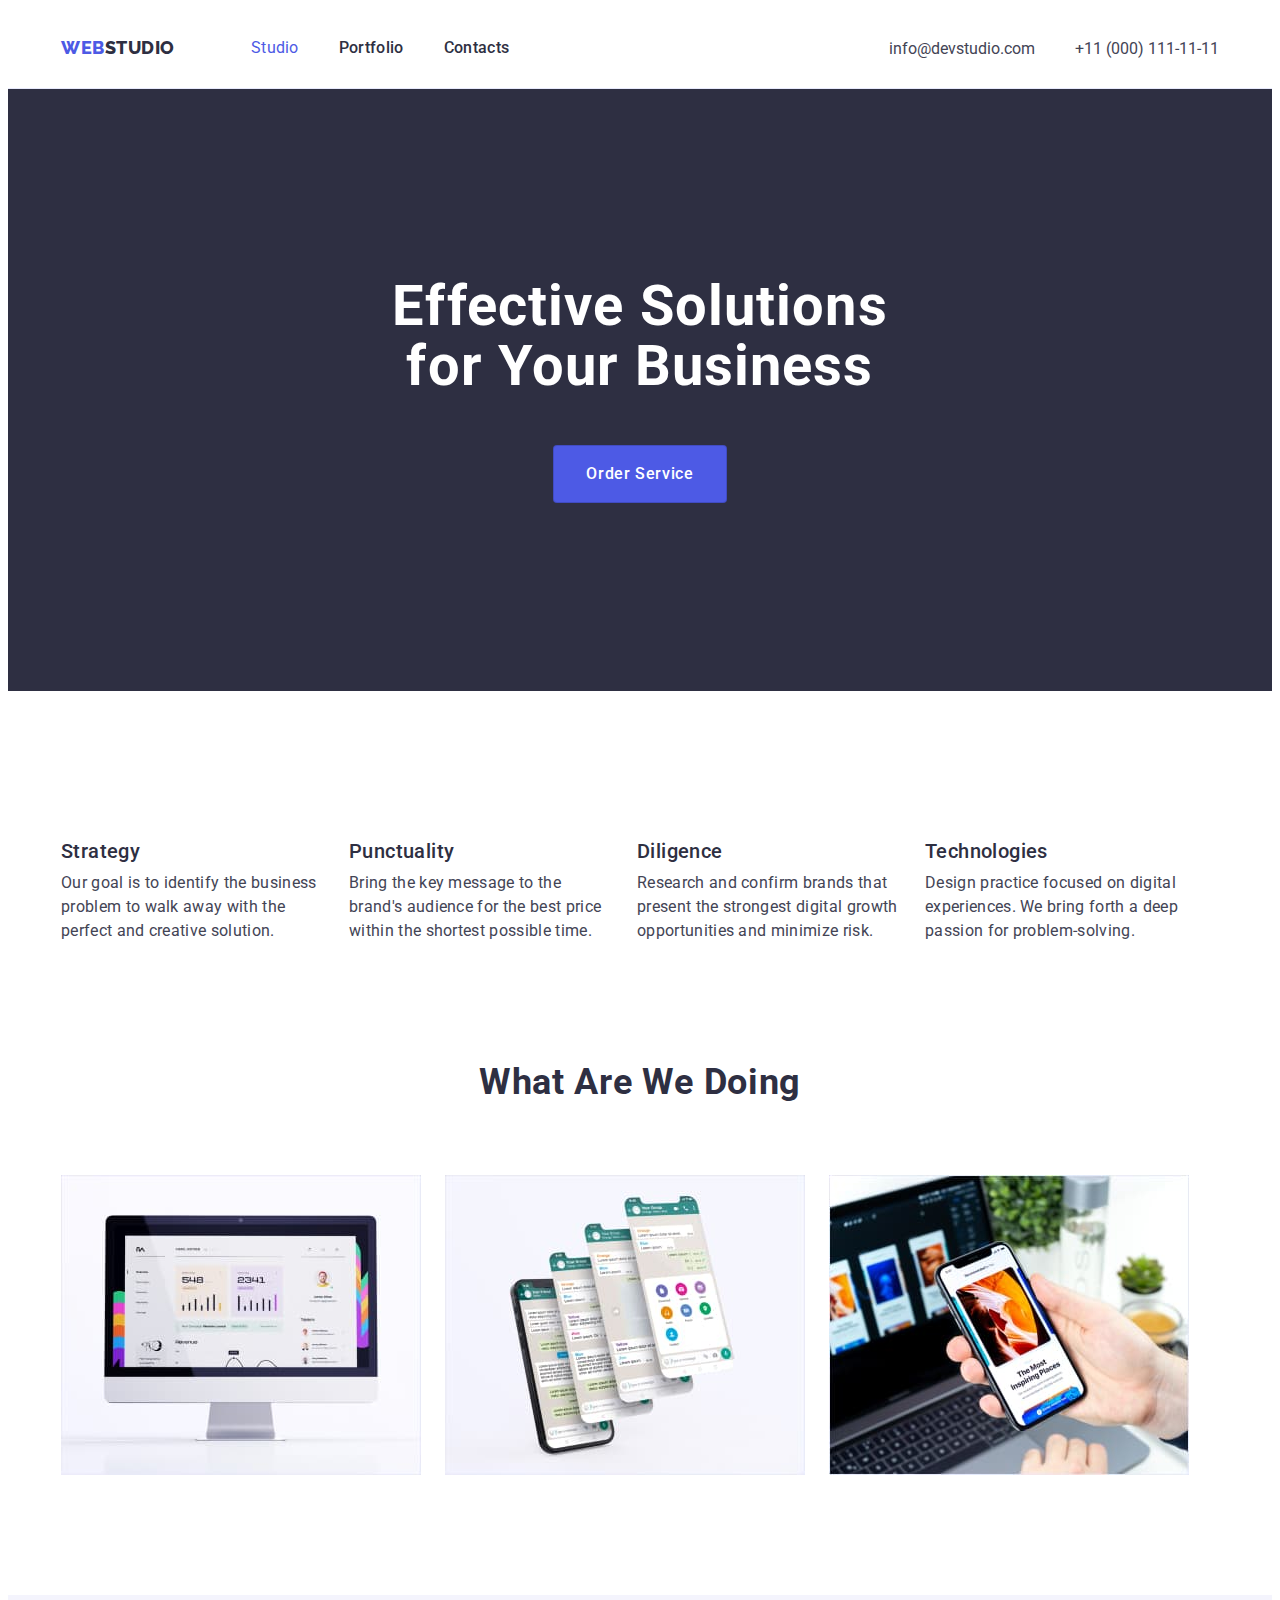
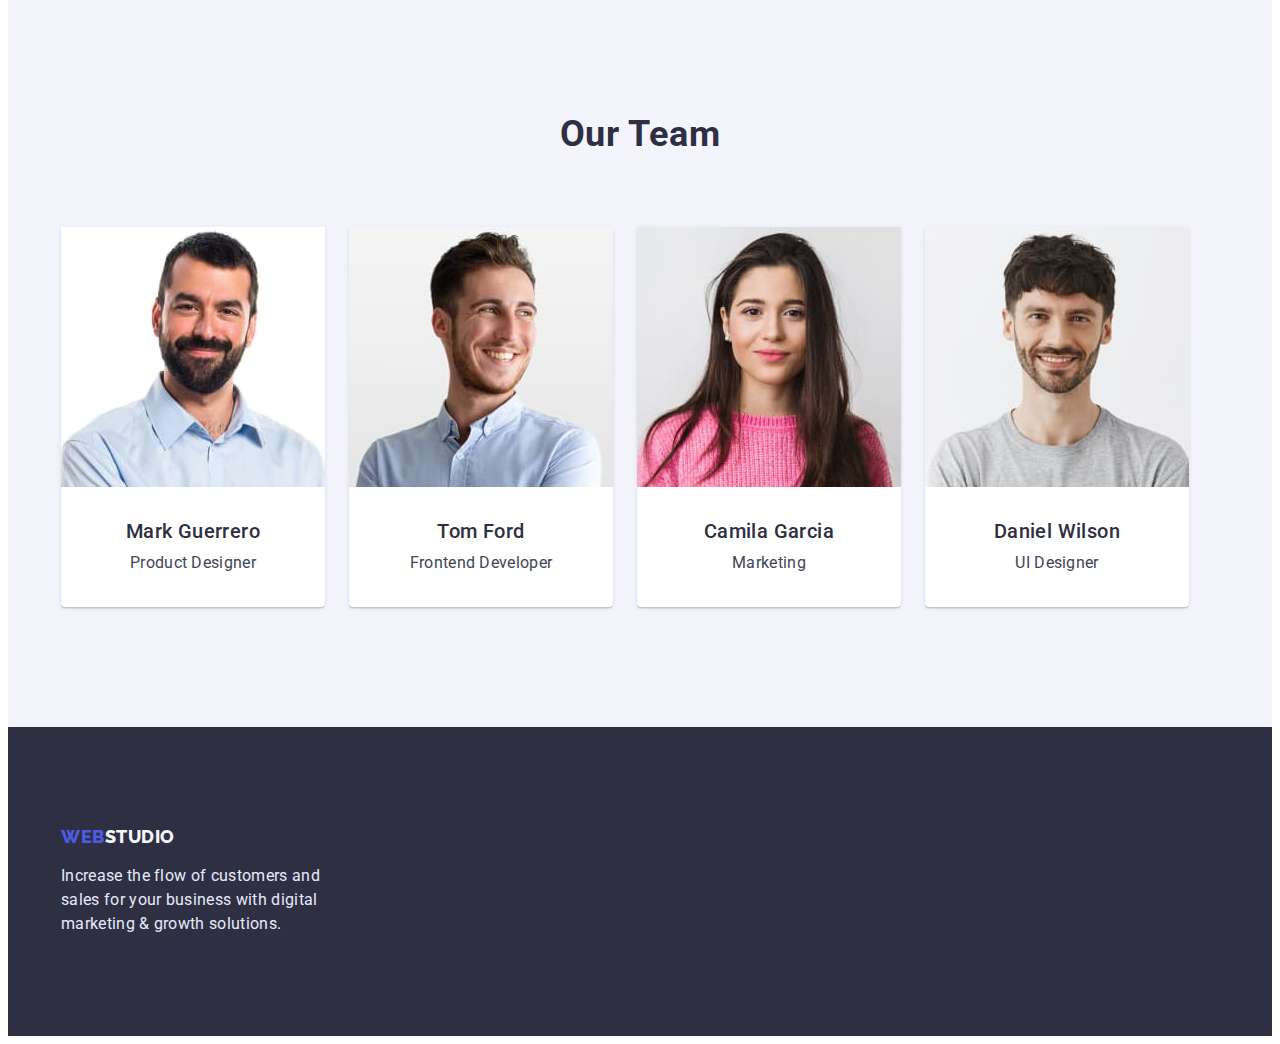
==== index.html @ d43c3594 "Initial commit" ====
<!DOCTYPE html>
<html lang="en">

<head>
    <meta charset="UTF-8">
    <meta http-equiv="X-UA-Compatible" content="IE=edge">
    <meta name="viewport" content="width=device-width, initial-scale=1.0">
    <title>Web Studio</title>
    <link rel="preconnect" href="https://fonts.googleapis.com">
    <link rel="preconnect" href="https://fonts.gstatic.com" crossorigin>
    <link
        href="https://fonts.googleapis.com/css2?family=Raleway:wght@800&family=Roboto:wght@400;500;700;900&display=swap"
        rel="stylesheet">
    <link rel="stylesheet" href="https://cdnjs.cloudflare.com/ajax/libs/modern-normalize/1.1.0/modern-normalize.min.css"
        integrity="sha512-wpPYUAdjBVSE4KJnH1VR1HeZfpl1ub8YT/NKx4PuQ5NmX2tKuGu6U/JRp5y+Y8XG2tV+wKQpNHVUX03MfMFn9Q=="
        crossorigin="anonymous" referrerpolicy="no-referrer" />
    <link rel="stylesheet" href="./css/styles.css" />
</head>

<header class="header">
    <div class="container">
        <div class="header-container">
            <nav class="header-navigation">
                <a class="logo" href="./index.html">Web<span class="logo-two">Studio</span></a>
                <ul class="headerlist">
                    <li><a class="current" class="header-link" href="">Studio</a> </li>
                    <li><a class="header-link" href="./portfolio.html">Portfolio</a> </li>
                    <li><a class="header-link" href="">Contacts</a> </li>
                </ul>
            </nav>
            <address>
                <ul class="headerlist-address">
                    <li><a class="addresslink" href="mailto:info@devstudio.com">info@devstudio.com</a></li>
                    <li><a class="addresslink" href="tel:+110001111111">+11 (000) 111-11-11</a></li>
                </ul>
            </address>
        </div>
    </div>
</header>
<main>
    <section class="section-general">
        <div class="container">
            <h1 class="section-general-title">Effective Solutions for Your Business</h1>
            <button class="section-general-button" type="button">Order Service</button>
        </div>
    </section>
    <section class="section-hidden">
        <div class="container">
            <h2 class="hidden-title">Characteristic</h2>
            <ul class="list-characteristic">
                <li class="item-characteristic">
                    <h3 class="title-characteristic">Strategy</h3>
                    <p class="subtitle-characteristic">Our goal is to identify the business problem to walk away
                        with the
                        perfect and creative solution.</p>
                </li>
                <li class="item-characteristic">
                    <h3 class="title-characteristic">Punctuality</h3>
                    <p class="subtitle-characteristic">Bring the key message to the brand's audience for the best
                        price
                        within the shortest
                        possible time.</p>
                </li>
                <li class="item-characteristic">
                    <h3 class="title-characteristic">Diligence</h3>
                    <p class="subtitle-characteristic">Research and confirm brands that present the strongest
                        digital growth
                        opportunities and minimize
                        risk.
                    </p>
                </li>
                <li class="item-characteristic">
                    <h3 class="title-characteristic">Technologies</h3>
                    <p class="subtitle-characteristic">Design practice focused on digital experiences. We bring
                        forth a deep
                        passion for problem-solving.
                    </p>
                </li>
            </ul>
        </div>
    </section>
    <section class="section-project">
        <div class="container">
            <h2 class="title-project">What are we doing</h2>
            <ul class="list-project">
                <li>
                    <img src="./images/computer.jpg" alt="computer" width="360">
                </li>
                <li>
                    <img src="./images/screen.jpg" alt="screens" width="360">
                </li>
                <li>
                    <img src="./images/telephone.jpg" alt="telephone" width="360">
                </li>
            </ul>
        </div>
    </section>
    <section class="section-team">
        <div class="container">
            <h2 class="title-team">Our Team</h2>
            <ul class="list-team">
                <li class="list-team-iteam">
                    <img src="./images/mark.jpg" alt="Mark Guerrero" width="264">
                    <div class="items-team">
                        <h3 class="title-team-list">Mark Guerrero</h3>
                        <p class="subtitle-team">Product Designer</p>
                    </div>
                </li>
                <li class="list-team-iteam">
                    <img src="./images/tom.jpg" alt="Tom Ford" width="264">
                    <div class="items-team">
                        <h3 class="title-team-list">Tom Ford</h3>
                        <p class="subtitle-team">Frontend Developer</p>
                    </div>
                </li>
                <li class="list-team-iteam">
                    <img src="./images/camila.jpg" alt="Camila Garcia" width="264">
                    <div class="items-team">
                        <h3 class="title-team-list">Camila Garcia</h3>
                        <p class="subtitle-team">Marketing</p>
                    </div>
                </li>
                <li class="list-team-iteam">
                    <img src="./images/daniel.jpg" alt="Daniel Wilson" width="264">
                    <div class="items-team">
                        <h3 class="title-team-list">Daniel Wilson</h3>
                        <p class="subtitle-team">UI Designer</p>
                    </div>
                </li>
            </ul>
        </div>
    </section>
</main>
<footer class="footer-page">
    <div class="container">
        <a class="footer-link" href="./index.html"><span class="footer-link-logo">Web</span>Studio</a>
        <p class="footer-subtitle">Increase the flow of customers and sales for your business with digital marketing
            & growth solutions.</p>
    </div>
</footer>

</html>
---- css/styles.css ----
:root {
    --color-page: #ffffff;
    --color-page-secondary: #F4F4FD;
    --color-page-text: #2E2F42;
    --color-logo: #4D5AE5;
    --color-text: #434455;
    --color-footer: #E7E9FC;
    --color-button-portfolio: #404BBF;
    --card-set-gap: 24px;
}

body {
    font-family: 'Roboto', sans-serif;
    background-color: var(--color-page);
    color:var(--color-page-text);
}

p,
h1,
h2,
h3,
h4,
h5,
h6,
ul {
    margin: 0;
    padding: 0;
}

img {
    display: block;
    max-width: 100%;
    height: auto;
}

ul {
    margin: 0;
    padding: 0;
}

.container {
    width: 100%;
    max-width: 1158px;
    margin: 0 auto;
    padding: 0 15px;
}

.header {
    background-color: var(--color-page);
    border-bottom-width: 1px;
    border-bottom-color: var(--color-footer);
    border-bottom-style: solid;
}

.header-container {
    display: flex;
    align-items: center;
}

.header-navigation {
    display: flex;
    align-items: center;
    flex-grow: 1;
}

.logo {
    color: var(--color-logo);
    text-transform: uppercase;
    font-family: Raleway;
    text-decoration: none;
    line-height: 1.333;
    font-size: 18px;
    font-weight: 800;
    letter-spacing: 0.03em;
}

.logo-two {
    color: var(--color-page-text);
    text-transform: uppercase;
    font-family: Raleway;
    text-decoration: none;
    line-height: 1.333;
    font-size: 18px;
    font-weight: 800;
    letter-spacing: 0.03em;
}

.headerlist {
    list-style-type: none;
    display: flex;
    gap: 40px;
    margin-left: 76px;
}

.headerlist-address {
    list-style-type: none;
    display: flex;
    gap: 40px;
}

.current {
color: var(--color-logo);
text-decoration: none;
list-style-type: none;
line-height: 1.5;
font-size: 16px;
letter-spacing: 0.02em;
padding: 28px 0;
display: block;
}

.header-link {
    text-decoration: none;
    list-style-type: none;
    color: var(--color-page-text);
    line-height: 1.5;
    font-size: 16px;
    letter-spacing: 0.02em;
    padding: 28px 0;
    display: block;
    font-weight: 500;
}

.header-link:hover,
.header-link:focus {
    color:var(--color-button-portfolio);
}


.addresslink {
    font-style: normal;
    text-decoration: none;
    color: var(--color-text);
    padding: 24px 0;
}

.addresslink:hover,
.addresslink:focus {
    color: var(--color-logo);
}

.section-general {
    background-color: var(--color-page-text);
    padding: 188px 0;
    text-align: center;
}

.section-general-title {
    color: var(--color-page);
    font-size: 56px;
    line-height: 1.07;
    text-align: center;
    letter-spacing: 0.02em;
    margin: 0 auto;
    max-width: 496px;
}

.section-general-button {
    background-color: var(--color-logo);
    color: var(--color-page);
    border: 1px solid rgba(0,0,0,0.15);
    border-radius: 4px;
    font-family: Roboto;
    font-weight: 500;
    font-size: 16px;
    line-height: 1.5;
    cursor: pointer;
    letter-spacing: 0.04em;
    padding: 16px 32px 16px 32px;
    max-height: 510px;
    margin-top: 48px;
}

.section-general-button:hover,
.section-general-button:focus {
    background-color: var(--color-button-portfolio);
}

.hidden-title {
    visibility: hidden;
}

.section-hidden {
    padding: 120px 0;
}

.list-characteristic {
    list-style-type: none;
    display: flex;
    gap: 24px;
}

.item-characteristic {
    width: calc((1128px - 3 * 24px)/ 4);
}

.title-characteristic {
    color: var(--color-page-text);
    font-size: 20px;
    font-weight: 500;
    line-height: 1.2;
    letter-spacing: 0.02em;
    margin-bottom: 8px;
}

.subtitle-characteristic {
    color: var(--color-text);
    font-size: 16px;
    line-height: 1.5;
    letter-spacing: 0.02em;
}

.section-project {
    padding-bottom: 120px;
}

.title-project {
    margin-bottom: 72px;
    text-transform: capitalize;
    color: var(--color-page-text);
    font-size: 36px;
    font-weight: 700;
    line-height: 1.11;
    text-align: center;
    letter-spacing: 0.02em;
}

.list-project {
    list-style-type: none;
    display: flex;
    gap: 24px;
}

.section-team {
    background-color: var(--color-page-secondary);
    padding: 120px 0;
}

.title-team {
    color:var(--color-page-text);
    font-size: 36px;
    font-weight: 700;
    line-height: 1.11;
    text-align: center;
    letter-spacing: 0.02em;
    margin-bottom: 72px;
}

.list-team {
    list-style-type: none;
    display: flex;
    gap: 24px;
}

.list-team-iteam {
    background-color: var(--color-page);
    border-bottom-left-radius: 4px;
    border-bottom-right-radius: 4px;
    box-shadow: 0px 2px 1px 0px rgba(46, 47, 66, 0.08),
    0px 1px 1px 0px rgba(46, 47, 66, 0.16),
    0px 1px 6px 0px rgba(46, 47, 66, 0.08);
}

.title-team-list {
    font-size: 20px;
    font-weight: 500;
    line-height: 1.2;
    text-align: center;
    color: var(--color-page-text);
    letter-spacing: 0.02em;
    margin-bottom: 8px;
}

.subtitle-team {
    font-size: 16px;
    line-height: 1.5;
    text-align: center;
    color:var(--color-text);
    letter-spacing: 0.02em;
}

.items-team {
    padding: 32px 0;
}

.footer-page {
    background-color: var(--color-page-text);
    padding: 100px 0;
}

.footer-link-logo {
    color:var(--color-logo);
    font-family: Raleway;
    font-weight: 800;
    font-size: 18px;
    line-height: 1.16;
    text-transform: uppercase;
    text-decoration: none;
    letter-spacing: 0.03em;
}

.footer-link {
    color:var(--color-page-secondary);
    font-family: Raleway;
    font-weight: 800;
    font-size: 18px;
    line-height: 1.16;
    text-transform: uppercase;
    text-decoration: none;
    letter-spacing: 0.03em;
}

.footer-subtitle {
    margin-top: 16px;
    color: var(--color-footer);
    font-size: 16px;
    line-height: 1.5;
    letter-spacing: 0.02em;
    width: 264px;
}

/* Portfolio */

.section-main {
    padding-bottom: 120px;
    padding-top: 96px;
}

.list-button {
    list-style-type: none;
    display: flex;
    gap: 24px;
    justify-content: center;
    margin-bottom: 72px;
}

.button-filter {
    background-color: var(--color-page-secondary);
    color: var(--color-logo);
    font-family: Roboto;
    font-size: 16px;
    line-height: 1.5;
    padding: 12px 24px 12px 24px;
    border:  1px solid var(--color-footer);
    letter-spacing: 0.04em;
    text-align: center;
    border-radius: 4px;
}

.button-filter:hover,
.button-filter:focus {
    background-color: var(--color-button-portfolio);
    color:var(--color-page);
    cursor: pointer;
}

.items-app {
    padding: 0;
    margin: 0;
    display: flex;
    flex-wrap: wrap;
    margin-left: calc(-1 * var(--card-set-gap));
    margin-top: calc(-1 * var(--card-set-gap));
}

.items-app > .list-app {
    flex-basis: calc((100% - 3 * var(--card-set-gap)) / 3);
    margin-left: var(--card-set-gap);
    margin-top: var(--card-set-gap);
}

.list-app {
    list-style-type: none;
}

.text-app {
    padding-top: 32px;
    padding-bottom: 32px;
    padding-left: 16px;
    border-left-width: 1px;
    border-left-style: solid;
    border-left-color: var(--color-footer);
    border-bottom-width: 1px;
    border-bottom-style: solid;
    border-bottom-color: var(--color-footer);
    border-right-width: 1px;
    border-right-style: solid;
    border-right-color: var(--color-footer);
}

.title-app {
    font-size: 20px;
    color: var(--color-page-text);
    font-weight: 500;
    line-height: 1.2;
    letter-spacing: 0.02em;
    margin-bottom: 8px;
}

.subtitle-app {
    color: var(--color-text);
    font-size: 16px;
    line-height: 1.5;
    letter-spacing: 0.02em;
}
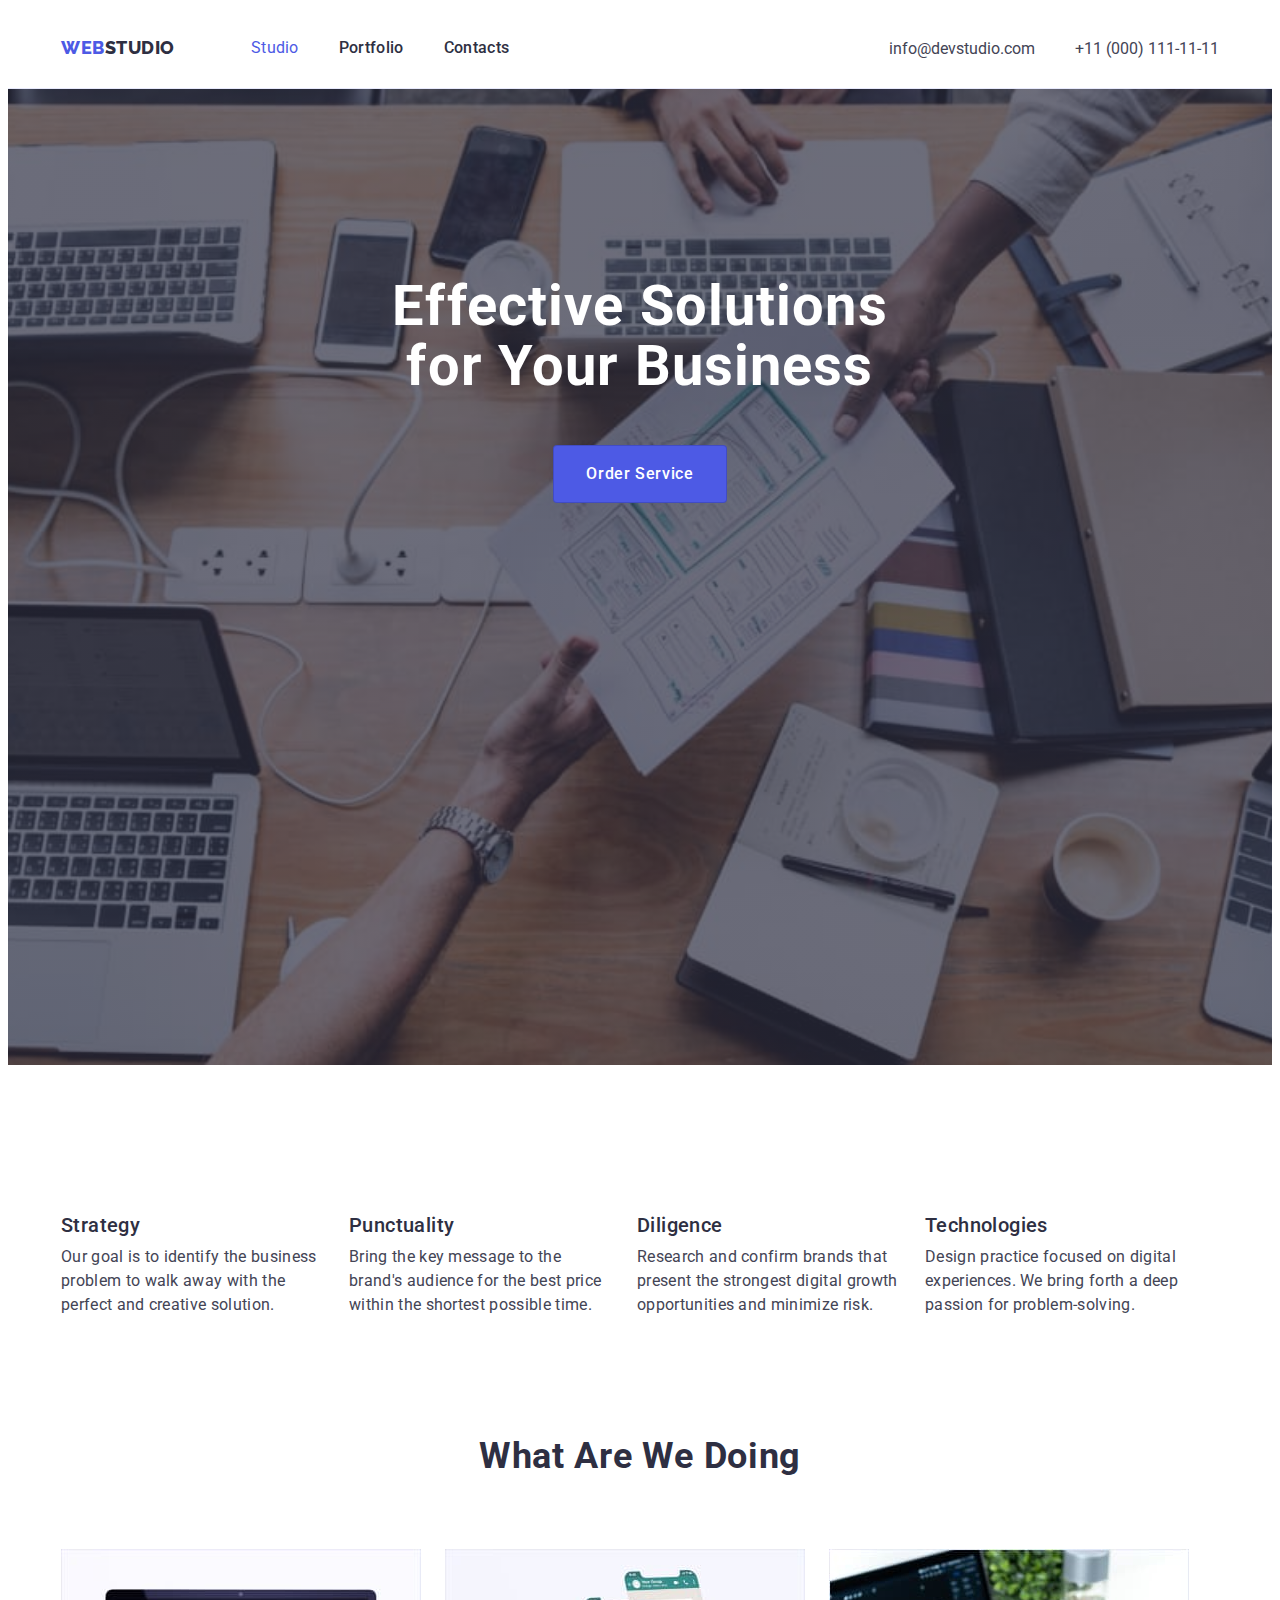
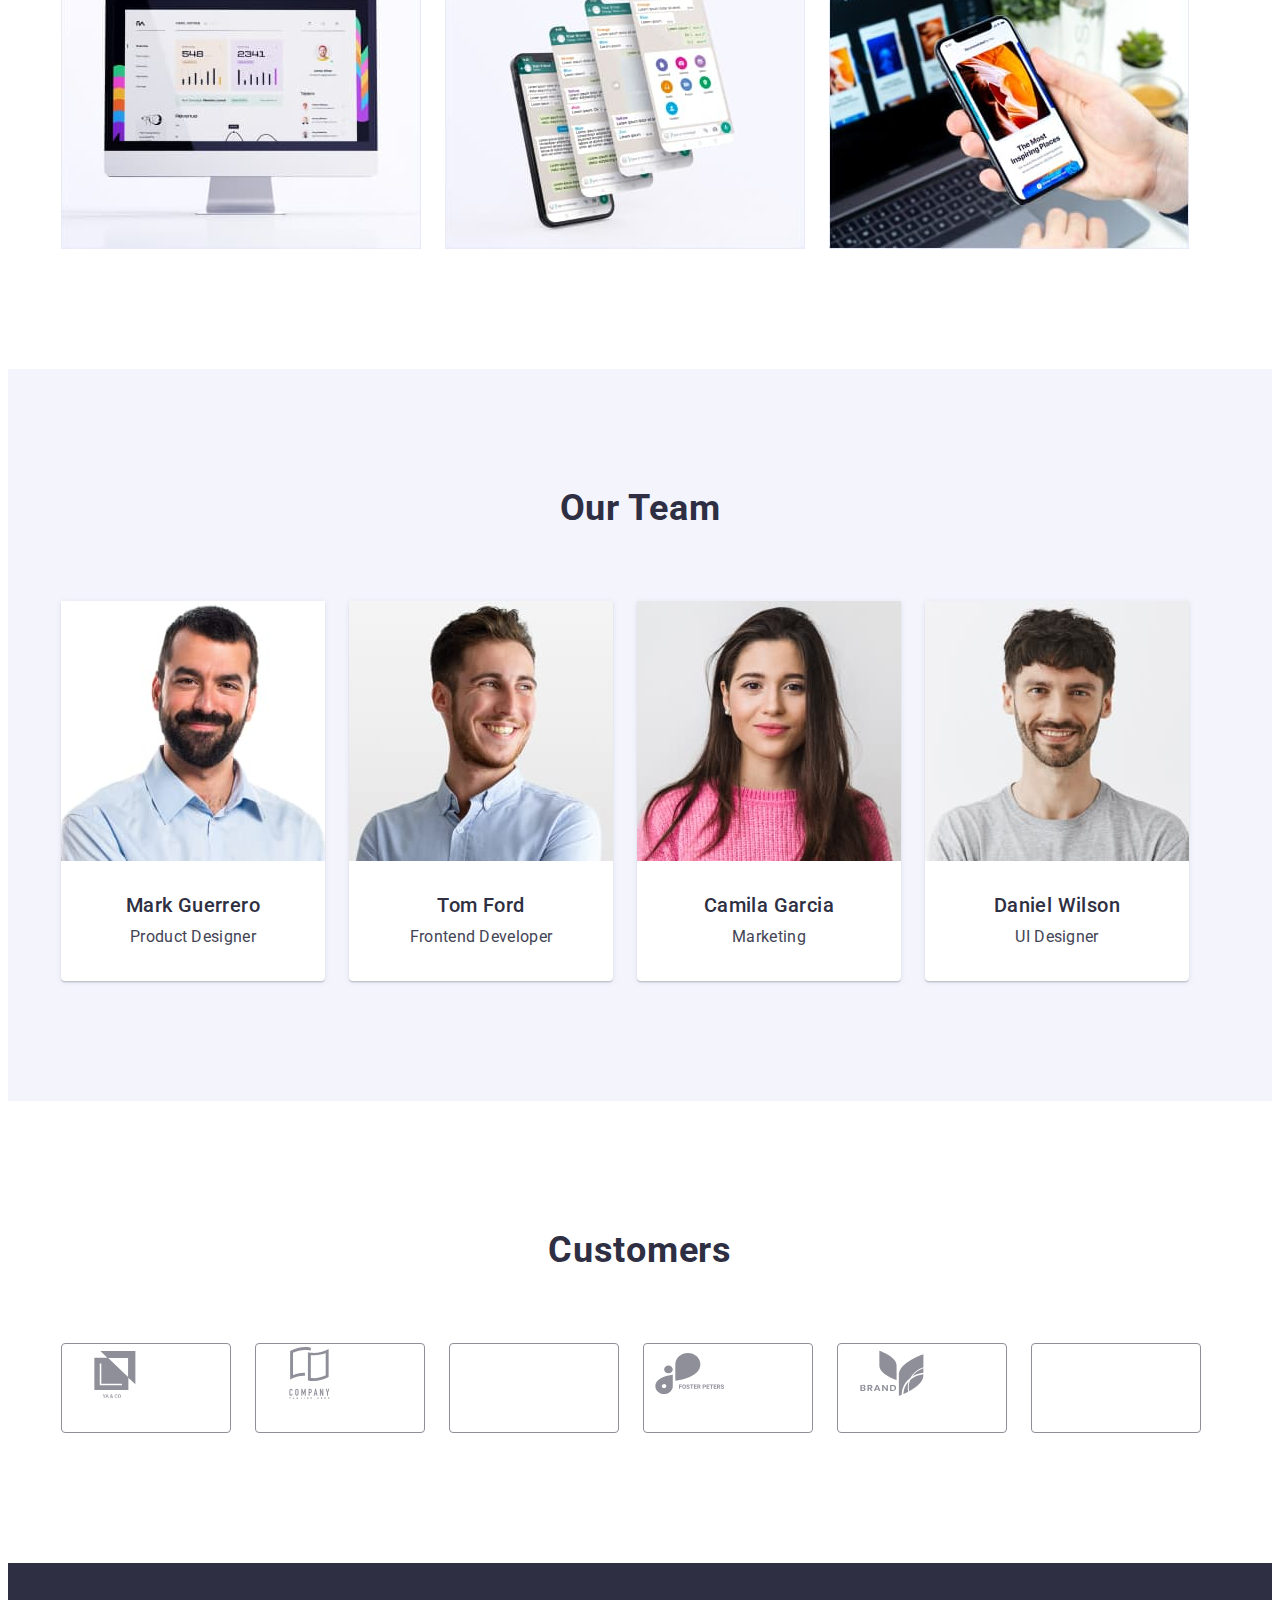
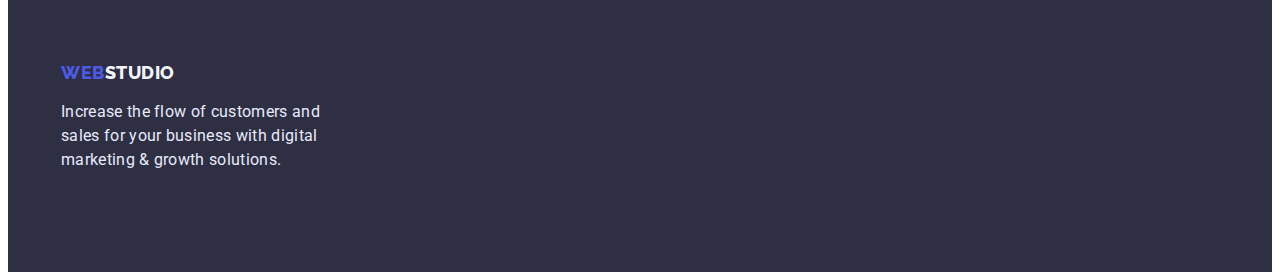
==== commit d2ac695d: "update" ====
--- a/index.html
+++ b/index.html
@@ -51,29 +51,23 @@
                 <li class="item-characteristic">
                     <h3 class="title-characteristic">Strategy</h3>
                     <p class="subtitle-characteristic">Our goal is to identify the business problem to walk away
-                        with the
-                        perfect and creative solution.</p>
+                        with the perfect and creative solution.</p>
                 </li>
                 <li class="item-characteristic">
                     <h3 class="title-characteristic">Punctuality</h3>
                     <p class="subtitle-characteristic">Bring the key message to the brand's audience for the best
-                        price
-                        within the shortest
-                        possible time.</p>
+                        price within the shortest possible time.</p>
                 </li>
                 <li class="item-characteristic">
-                    <h3 class="title-characteristic">Diligence</h3>
+                    <h3 class=" title-characteristic">Diligence</h3>
                     <p class="subtitle-characteristic">Research and confirm brands that present the strongest
-                        digital growth
-                        opportunities and minimize
-                        risk.
+                        digital growth opportunities and minimize risk.
                     </p>
                 </li>
                 <li class="item-characteristic">
                     <h3 class="title-characteristic">Technologies</h3>
                     <p class="subtitle-characteristic">Design practice focused on digital experiences. We bring
-                        forth a deep
-                        passion for problem-solving.
+                        forth a deep passion for problem-solving.
                     </p>
                 </li>
             </ul>
@@ -130,6 +124,49 @@
             </ul>
         </div>
     </section>
+    <section class="customers-section">
+        <div class="container">
+            <h3 class="customers-title">Customers</h3>
+            <ul class="customers-list">
+                <li class="customers-item">
+                    <svg class="customers-icon" width="104px" height="56px">
+                        <use href="./images/icon.svg#icon-Logo">
+                        </use>
+                    </svg>
+                </li>
+                <li class="customers-item">
+                    <svg class="customers-icon" width="104px" height="56px">
+                        <use href="./images/icon.svg#icon-Logo-1">
+                        </use>
+                    </svg>
+                </li>
+                <li class="customers-item">
+                    <svg class="customers-icon" width="104px" height="56px">
+                        <use href="./images/icon.svg#iicon-Logo-2">
+                        </use>
+                    </svg>
+                </li>
+                <li class="customers-item">
+                    <svg class="customers-icon" width="104px" height="56px">
+                        <use href="./images/icon.svg#icon-Logo-3">
+                        </use>
+                    </svg>
+                </li>
+                <li class="customers-item">
+                    <svg class="customers-icon" width="104px" height="56px">
+                        <use href="./images/icon.svg#icon-Logo-4">
+                        </use>
+                    </svg>
+                </li>
+                <li class="customers-item">
+                    <svg class="customers-icon" width="104px" height="56px">
+                        <use href="./images/icon.svg#iicon-Logo-5">
+                        </use>
+                    </svg>
+                </li>
+            </ul>
+        </div>
+    </section>
 </main>
 <footer class="footer-page">
     <div class="container">
--- a/css/styles.css
+++ b/css/styles.css
@@ -140,7 +140,17 @@
 }
 
 .section-general {
+    max-width: 1440px;
+    height: 600px;
+    margin-left: auto;
+    margin-right: auto;
+    background-image: linear-gradient(rgba(46, 47, 66, 0.7),
+        rgba(46, 47, 66, 0.7)), 
+        url("../images/peopleoffice.jpg");
     background-color: var(--color-page-text);
+    background-size: cover;
+    background-repeat: no-repeat;
+    background-position: center;
     padding: 188px 0;
     text-align: center;
 }
@@ -319,6 +329,64 @@
     width: 264px;
 }
 
+.footer-item {
+    list-style-type: none;
+    display: flex;
+    justify-content: flex-start;
+    width: 208px;
+    height: 40px;
+}
+
+.footer-list {
+    width: 40px;
+    height: 40px;
+}
+
+.footer-link-icon {
+    width: 24px;
+    height: 24px;
+}
+
+.social-icon {
+    width: 24px;
+    height: 24px;
+}
+
+.customers-section {
+    background-color: var(--color-page);
+    padding-bottom: 130px;
+}
+
+.customers-title {
+    padding-top: 130px;
+    margin-bottom: 72px;
+    text-align: center;
+    font-weight: 700;
+    font-size: 36px;
+    letter-spacing: 0.02em;
+    line-height: 1.11;
+}
+
+.customers-list {
+    list-style-type: none;
+    display: flex;
+    gap: 24px;
+}
+
+.customers-item {
+    width: 168px;
+    height: 88px;
+    border: 1px solid #8E8F99;
+    border-radius: 4px;
+    background-color: var(--color-page);
+}
+
+.customers-icon {
+    display: flex;
+    object-fit: cover;
+    object-position: center;
+}
+
 /* Portfolio */
 
 .section-main {
@@ -350,8 +418,12 @@
 .button-filter:hover,
 .button-filter:focus {
     background-color: var(--color-button-portfolio);
-    color:var(--color-page);
+    color: var(--color-page);
+    box-shadow: 0 2px 2px rgba(0, 0, 0, 0.12),
+    0 2px 1px rgba(0, 0, 0, 0.08),
+    0 3px 1px rgba(0, 0, 0, 0.1);
     cursor: pointer;
+    border: 0;
 }
 
 .items-app {
@@ -371,6 +443,13 @@
 
 .list-app {
     list-style-type: none;
+}
+
+.list-app:hover {
+    box-shadow: 0 2px 1px rgba(46, 47, 66, 0.08),
+        0 1px 1px rgba(46, 47, 66, 0.16),
+        0 1px 6px rgba(46, 47, 66, 0.08);
+    cursor: pointer;
 }
 
 .text-app {
@@ -402,4 +481,6 @@
     font-size: 16px;
     line-height: 1.5;
     letter-spacing: 0.02em;
-}+}
+
+
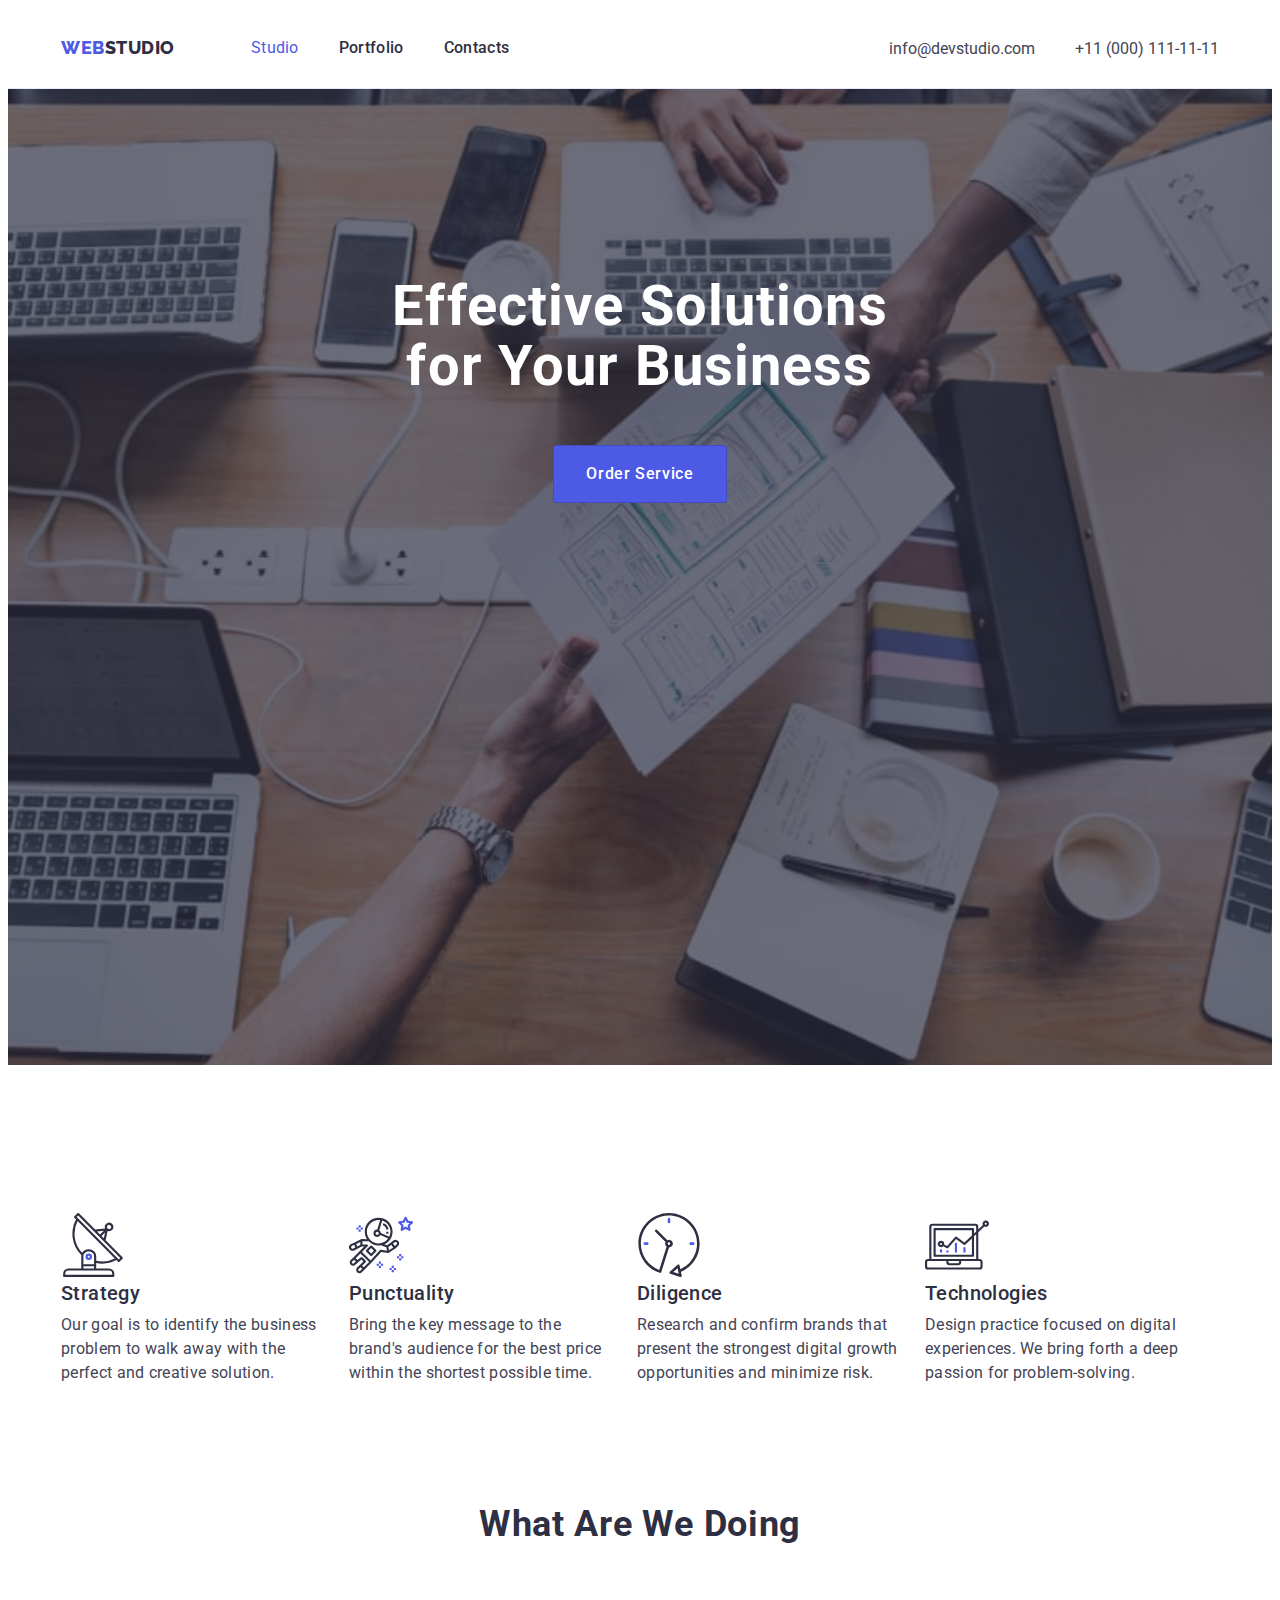
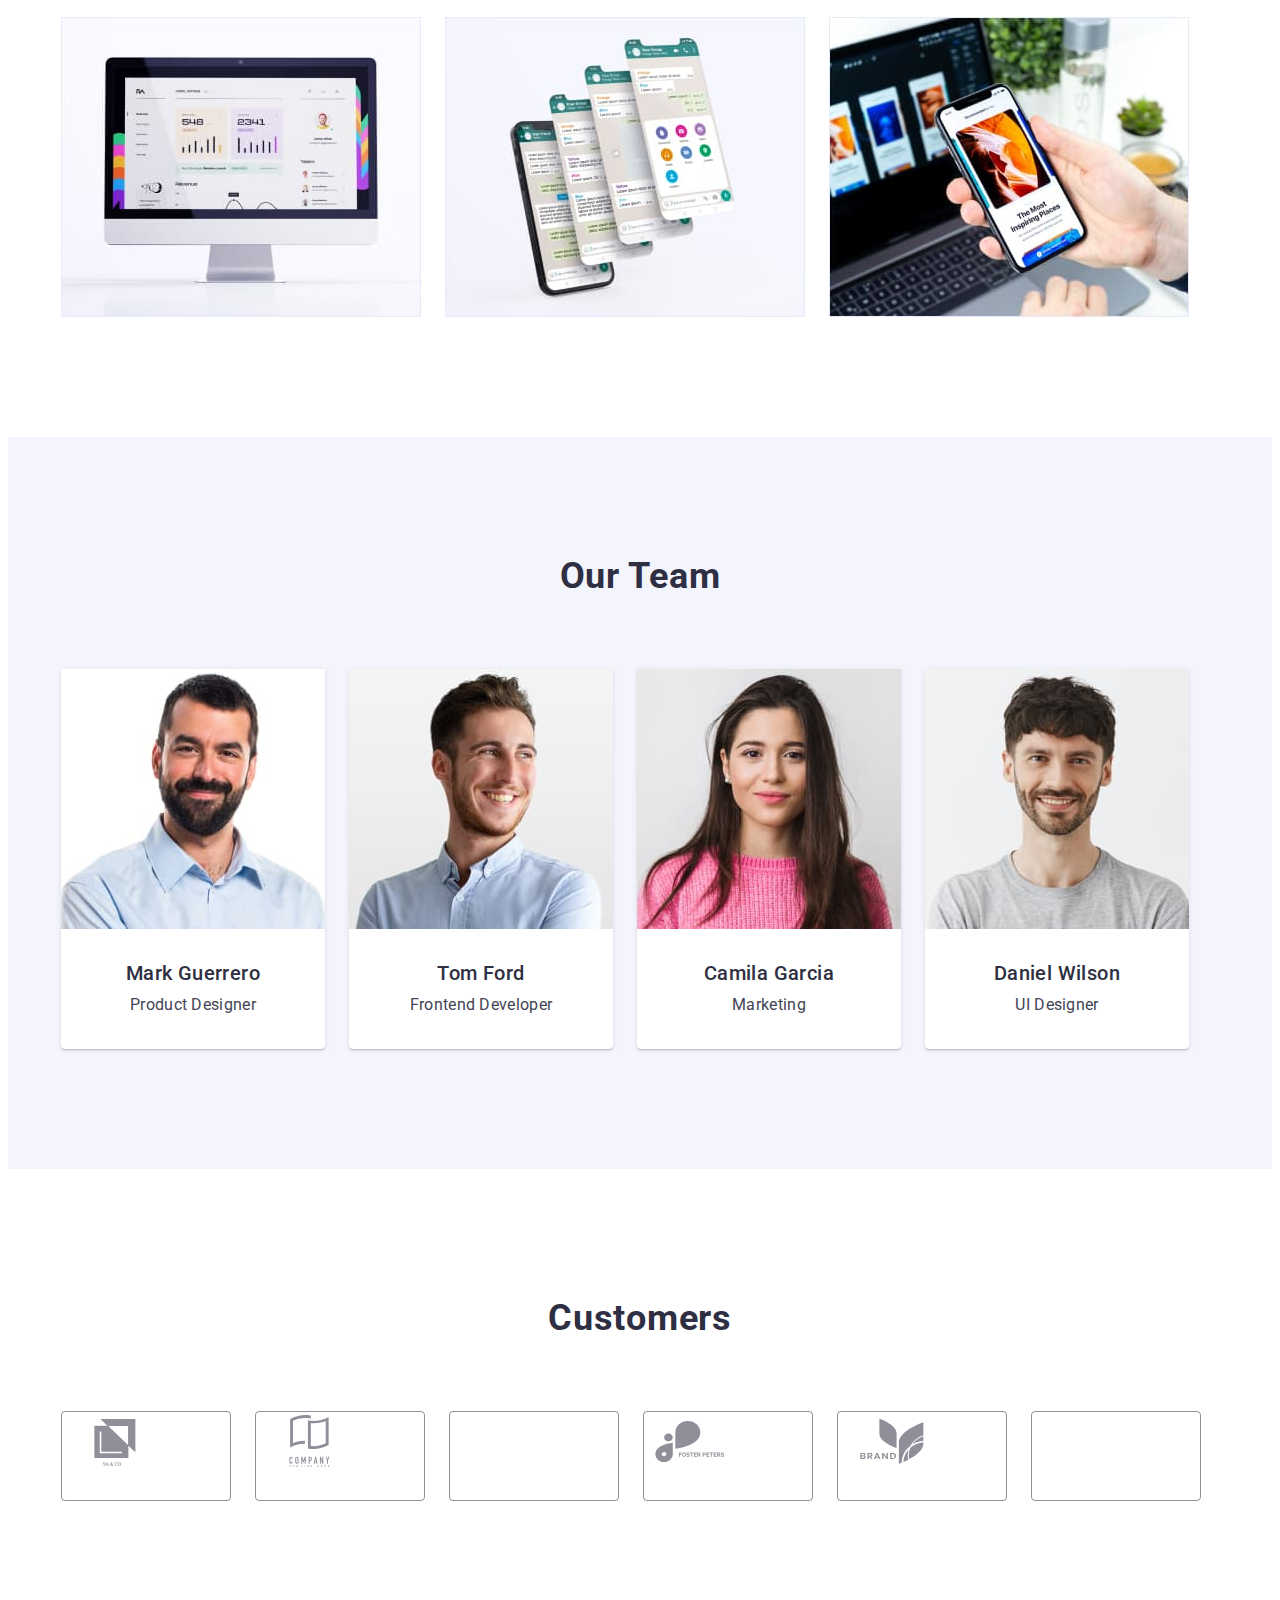
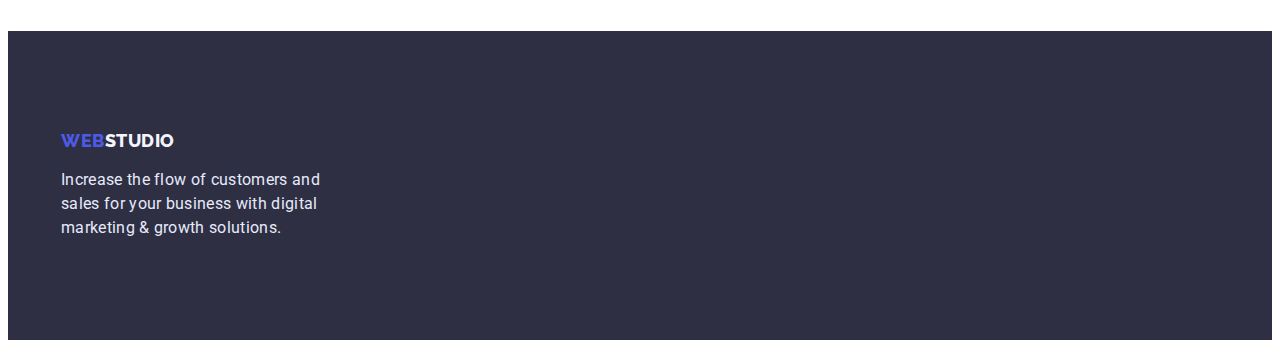
==== commit c69aff1d: "update" ====
--- a/index.html
+++ b/index.html
@@ -49,22 +49,46 @@
             <h2 class="hidden-title">Characteristic</h2>
             <ul class="list-characteristic">
                 <li class="item-characteristic">
+                    <div class="icon-item-characteristic">
+                        <svg class="icon" width="64px" height="64px">
+                            <use href="./images/icon.svg#icon-antenna-1">
+                            </use>
+                        </svg>
+                    </div>
                     <h3 class="title-characteristic">Strategy</h3>
                     <p class="subtitle-characteristic">Our goal is to identify the business problem to walk away
                         with the perfect and creative solution.</p>
                 </li>
                 <li class="item-characteristic">
+                    <div class="icon-item-characteristic">
+                        <svg class="icon" width="64px" height="64px">
+                            <use href="./images/icon.svg#icon-astronaut-1">
+                            </use>
+                        </svg>
+                    </div>
                     <h3 class="title-characteristic">Punctuality</h3>
                     <p class="subtitle-characteristic">Bring the key message to the brand's audience for the best
                         price within the shortest possible time.</p>
                 </li>
                 <li class="item-characteristic">
+                    <div class="icon-item-characteristic">
+                        <svg class="icon" width="64px" height="64px">
+                            <use href="./images/icon.svg#icon-clock-1">
+                            </use>
+                        </svg>
+                    </div>
                     <h3 class=" title-characteristic">Diligence</h3>
                     <p class="subtitle-characteristic">Research and confirm brands that present the strongest
                         digital growth opportunities and minimize risk.
                     </p>
                 </li>
                 <li class="item-characteristic">
+                    <div class="icon-item-characteristic">
+                        <svg class="icon" width="64px" height="64px">
+                            <use href="./images/icon.svg#icon-diagram-1">
+                            </use>
+                        </svg>
+                    </div>
                     <h3 class="title-characteristic">Technologies</h3>
                     <p class="subtitle-characteristic">Design practice focused on digital experiences. We bring
                         forth a deep passion for problem-solving.
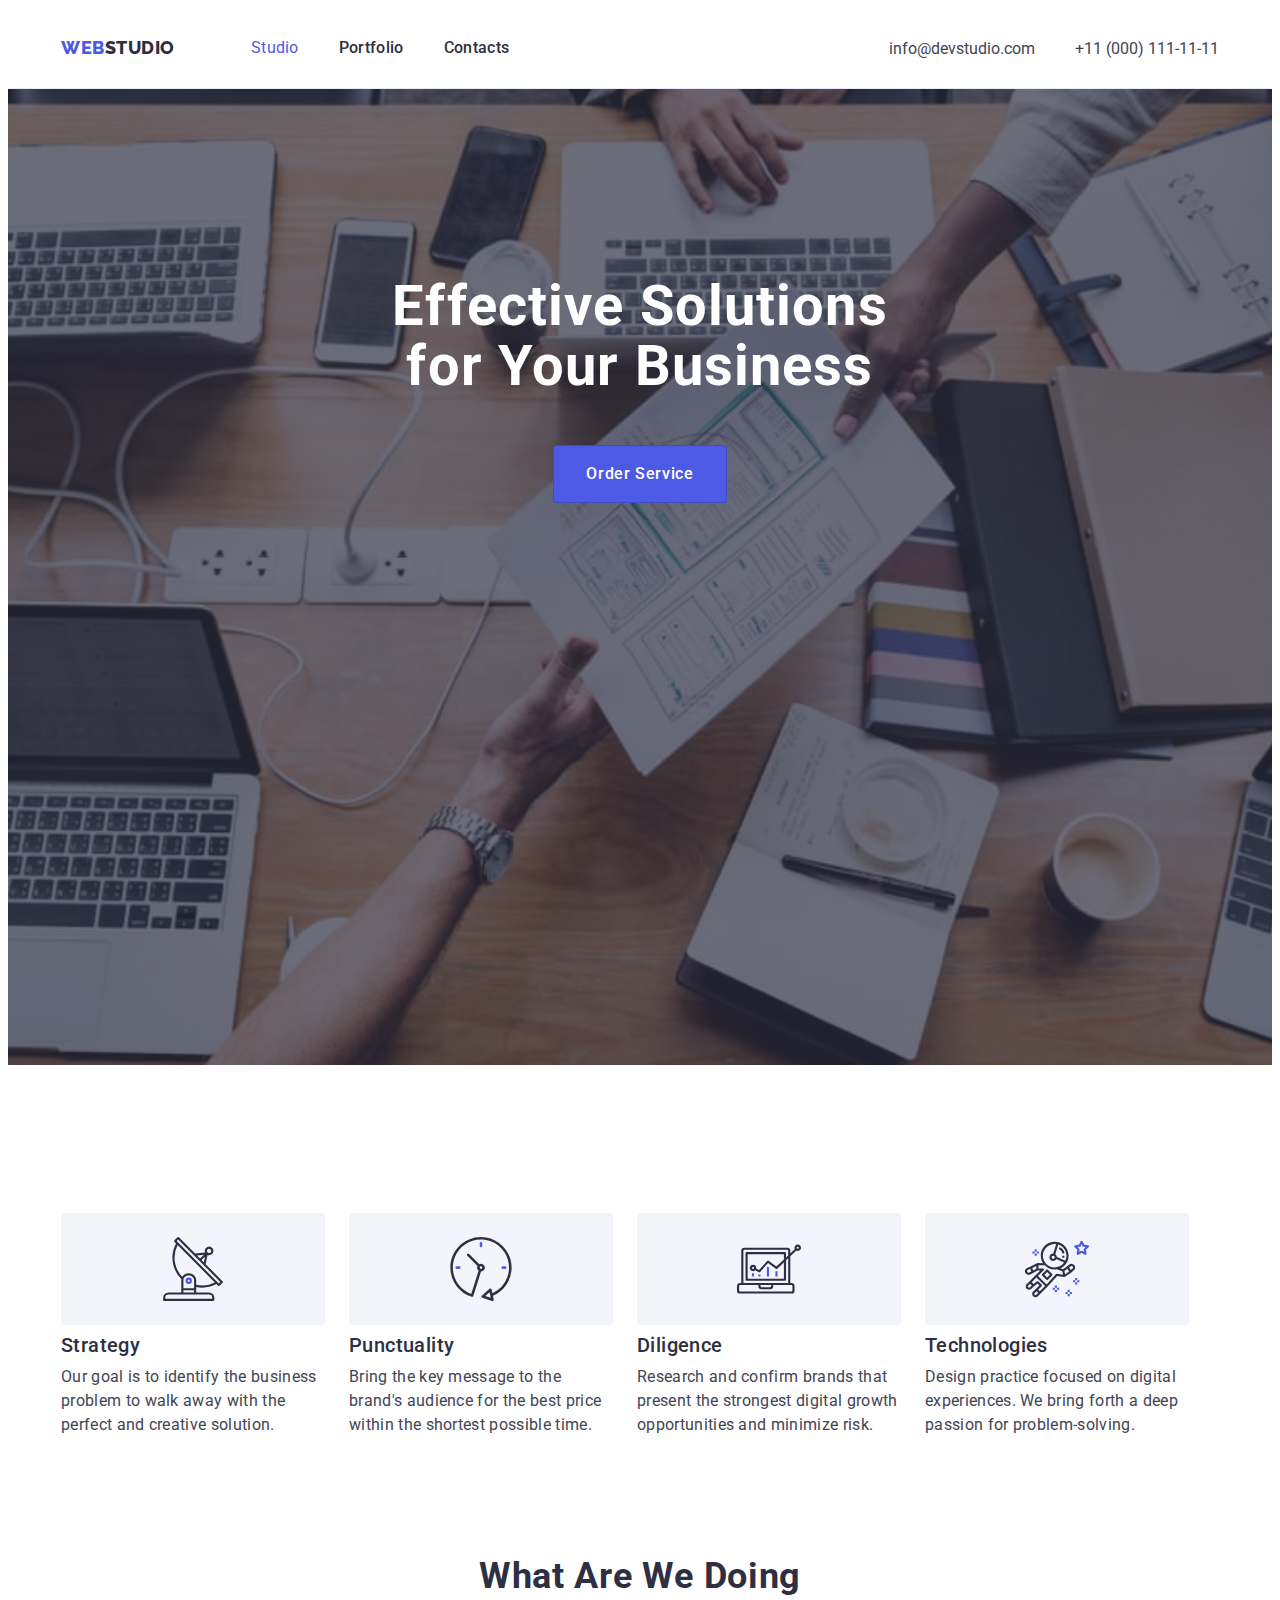
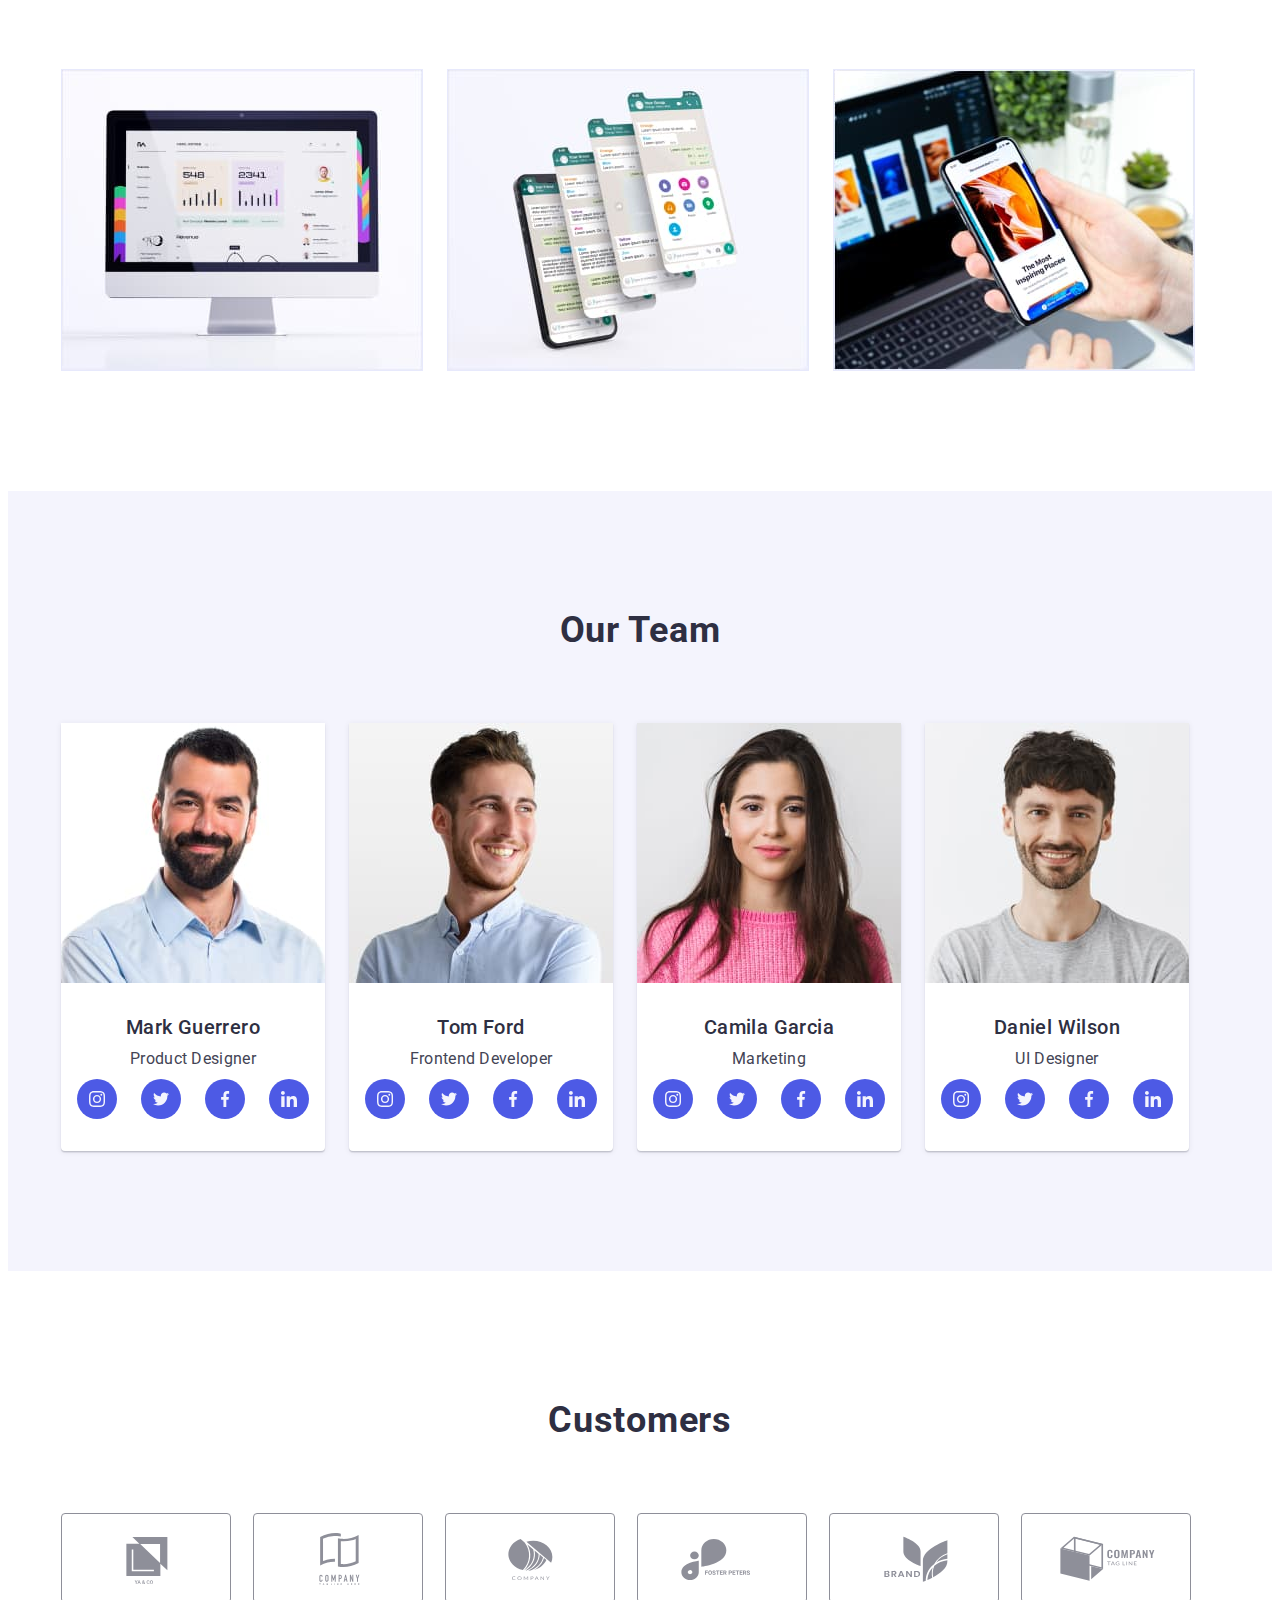
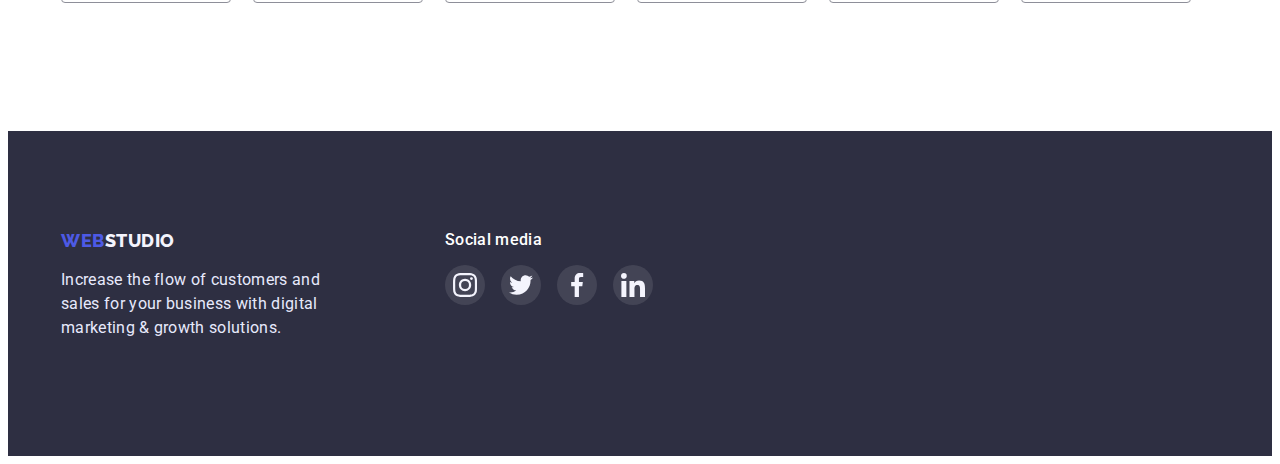
==== commit 3940e23b: "update" ====
--- a/index.html
+++ b/index.html
@@ -17,187 +17,382 @@
     <link rel="stylesheet" href="./css/styles.css" />
 </head>
 
-<header class="header">
-    <div class="container">
-        <div class="header-container">
-            <nav class="header-navigation">
-                <a class="logo" href="./index.html">Web<span class="logo-two">Studio</span></a>
-                <ul class="headerlist">
-                    <li><a class="current" class="header-link" href="">Studio</a> </li>
-                    <li><a class="header-link" href="./portfolio.html">Portfolio</a> </li>
-                    <li><a class="header-link" href="">Contacts</a> </li>
+<body>
+    <header class="header">
+        <div class="container">
+            <div class="header-container">
+                <nav class="header-navigation">
+                    <a class="logo" href="./index.html">Web<span class="logo-two">Studio</span></a>
+                    <ul class="headerlist">
+                        <li><a class="current" class="header-link" href="">Studio</a> </li>
+                        <li><a class="header-link" href="./portfolio.html">Portfolio</a> </li>
+                        <li><a class="header-link" href="">Contacts</a> </li>
+                    </ul>
+                </nav>
+                <address>
+                    <ul class="headerlist-address">
+                        <li><a class="addresslink" href="mailto:info@devstudio.com">info@devstudio.com</a></li>
+                        <li><a class="addresslink" href="tel:+110001111111">+11 (000) 111-11-11</a></li>
+                    </ul>
+                </address>
+            </div>
+        </div>
+    </header>
+    <main>
+        <section class="section-general">
+            <div class="container">
+                <h1 class="section-general-title">Effective Solutions for Your Business</h1>
+                <button class="section-general-button" type="button">Order Service</button>
+            </div>
+        </section>
+        <section class="section-hidden">
+            <div class="container">
+                <h2 class="hidden-title">Characteristic</h2>
+                <ul class="list-characteristic">
+                    <li class="item-characteristic">
+                        <div class="icon-item-characteristic">
+                            <svg class="icon-characteristic" width="64px" height="64px">
+                                <use href="./images/icon.svg#icon-antenna-1">
+                                </use>
+                            </svg>
+                        </div>
+                        <h3 class="title-characteristic">Strategy</h3>
+                        <p class="subtitle-characteristic">Our goal is to identify the business problem to walk away
+                            with the perfect and creative solution.</p>
+                    </li>
+                    <li class="item-characteristic">
+                        <div class="icon-item-characteristic">
+                            <svg class="icon-characteristic" width=" 64px" height="64px">
+                                <use href="./images/icon.svg#icon-clock-1">
+                                </use>
+                            </svg>
+                        </div>
+                        <h3 class="title-characteristic">Punctuality</h3>
+                        <p class="subtitle-characteristic">Bring the key message to the brand's audience for the best
+                            price within the shortest possible time.</p>
+                    </li>
+                    <li class="item-characteristic">
+                        <div class="icon-item-characteristic">
+                            <svg class="icon-characteristic" width=" 64px" height="64px">
+                                <use href="./images/icon.svg#icon-diagram-1">
+                                </use>
+                            </svg>
+                        </div>
+                        <h3 class=" title-characteristic">Diligence</h3>
+                        <p class="subtitle-characteristic">Research and confirm brands that present the strongest
+                            digital growth opportunities and minimize risk.
+                        </p>
+                    </li>
+                    <li class="item-characteristic">
+                        <div class="icon-item-characteristic">
+                            <svg class="icon-characteristic" width=" 64px" height="64px">
+                                <use href="./images/icon.svg#icon-astronaut-1">
+                                </use>
+                            </svg>
+                        </div>
+                        <h3 class="title-characteristic">Technologies</h3>
+                        <p class="subtitle-characteristic">Design practice focused on digital experiences. We bring
+                            forth a deep passion for problem-solving.
+                        </p>
+                    </li>
                 </ul>
-            </nav>
-            <address>
-                <ul class="headerlist-address">
-                    <li><a class="addresslink" href="mailto:info@devstudio.com">info@devstudio.com</a></li>
-                    <li><a class="addresslink" href="tel:+110001111111">+11 (000) 111-11-11</a></li>
+            </div>
+        </section>
+        <section class="section-project">
+            <div class="container">
+                <h2 class="title-project">What are we doing</h2>
+                <ul class="list-project">
+                    <li>
+                        <img class="img-project" src="./images/computer.jpg" alt="computer" width="360">
+                    </li>
+                    <li>
+                        <img class="img-project" src="./images/screen.jpg" alt="screens" width="360">
+                    </li>
+                    <li>
+                        <img class="img-project" src="./images/telephone.jpg" alt="telephone" width="360">
+                    </li>
                 </ul>
-            </address>
-        </div>
-    </div>
-</header>
-<main>
-    <section class="section-general">
+            </div>
+        </section>
+        <section class="section-team">
+            <div class="container">
+                <h2 class="title-team">Our Team</h2>
+                <ul class="list-team">
+                    <li class="list-team-iteam">
+                        <img src="./images/mark.jpg" alt="Mark Guerrero" width="264">
+                        <div class="items-team">
+                            <h3 class="title-team-list">Mark Guerrero</h3>
+                            <p class="subtitle-team">Product Designer</p>
+                        </div>
+                        <ul class="social-list">
+                            <li class="social-item">
+                                <a class="social-link" href="">
+                                    <svg class="icon-team" width="16px" height="16px">
+                                        <use href="./images/icon.svg#icon-instagram-2">
+                                        </use>
+                                    </svg>
+                                </a>
+                            </li>
+                            <li class="social-item">
+                                <a class="social-link" href="">
+                                    <svg class="icon-team" width="16px" height="16px">
+                                        <use href="./images/icon.svg#icon-twitter-1">
+                                        </use>
+                                    </svg>
+                                </a>
+                            </li>
+                            <li class="social-item">
+                                <a class="social-link" href="">
+                                    <svg class="icon-team" width="16px" height="16px">
+                                        <use href="./images/icon.svg#icon-facebook-1">
+                                        </use>
+                                    </svg>
+                                </a>
+                            </li>
+                            <li class="social-item">
+                                <a class="social-link" href="">
+                                    <svg class="icon-team" width="16px" height="16px">
+                                        <use href="./images/icon.svg#icon-linkedin-1">
+                                        </use>
+                                    </svg>
+                                </a>
+                            </li>
+                        </ul>
+                    </li>
+                    <li class="list-team-iteam">
+                        <img src="./images/tom.jpg" alt="Tom Ford" width="264">
+                        <div class="items-team">
+                            <h3 class="title-team-list">Tom Ford</h3>
+                            <p class="subtitle-team">Frontend Developer</p>
+                        </div>
+                        <ul class="social-list">
+                            <li class="social-item">
+                                <a class="social-link" href="">
+                                    <svg class="icon-team" width="16px" height="16px">
+                                        <use href="./images/icon.svg#icon-instagram-2">
+                                        </use>
+                                    </svg>
+                                </a>
+                            </li>
+                            <li class="social-item">
+                                <a class="social-link" href="">
+                                    <svg class="icon-team" width="16px" height="16px">
+                                        <use href="./images/icon.svg#icon-twitter-1">
+                                        </use>
+                                    </svg>
+                                </a>
+                            </li>
+                            <li class="social-item">
+                                <a class="social-link" href="">
+                                    <svg class="icon-team" width="16px" height="16px">
+                                        <use href="./images/icon.svg#icon-facebook-1">
+                                        </use>
+                                    </svg>
+                                </a>
+                            </li>
+                            <li class="social-item">
+                                <a class="social-link" href="">
+                                    <svg class="icon-team" width="16px" height="16px">
+                                        <use href="./images/icon.svg#icon-linkedin-1">
+                                        </use>
+                                    </svg>
+                                </a>
+                            </li>
+                        </ul>
+                    </li>
+                    </li>
+                    <li class="list-team-iteam">
+                        <img src="./images/camila.jpg" alt="Camila Garcia" width="264">
+                        <div class="items-team">
+                            <h3 class="title-team-list">Camila Garcia</h3>
+                            <p class="subtitle-team">Marketing</p>
+                        </div>
+                        <ul class="social-list">
+                            <li class="social-item">
+                                <a class="social-link" href="">
+                                    <svg class="icon-team" width="16px" height="16px">
+                                        <use href="./images/icon.svg#icon-instagram-2">
+                                        </use>
+                                    </svg>
+                                </a>
+                            </li>
+                            <li class="social-item">
+                                <a class="social-link" href="">
+                                    <svg class="icon-team" width="16px" height="16px">
+                                        <use href="./images/icon.svg#icon-twitter-1">
+                                        </use>
+                                    </svg>
+                                </a>
+                            </li>
+                            <li class="social-item">
+                                <a class="social-link" href="">
+                                    <svg class="icon-team" width="16px" height="16px">
+                                        <use href="./images/icon.svg#icon-facebook-1">
+                                        </use>
+                                    </svg>
+                                </a>
+                            </li>
+                            <li class="social-item">
+                                <a class="social-link" href="">
+                                    <svg class="icon-team" width="16px" height="16px">
+                                        <use href="./images/icon.svg#icon-linkedin-1">
+                                        </use>
+                                    </svg>
+                                </a>
+                            </li>
+                        </ul>
+                    </li>
+                    </li>
+                    <li class="list-team-iteam">
+                        <img src="./images/daniel.jpg" alt="Daniel Wilson" width="264">
+                        <div class="items-team">
+                            <h3 class="title-team-list">Daniel Wilson</h3>
+                            <p class="subtitle-team">UI Designer</p>
+                        </div>
+                        <ul class="social-list">
+                            <li class="social-item">
+                                <a class="social-link" href="">
+                                    <svg class="icon-team" width="16px" height="16px">
+                                        <use href="./images/icon.svg#icon-instagram-2">
+                                        </use>
+                                    </svg>
+                                </a>
+                            </li>
+                            <li class="social-item">
+                                <a class="social-link" href="">
+                                    <svg class="icon-team" width="16px" height="16px">
+                                        <use href="./images/icon.svg#icon-twitter-1">
+                                        </use>
+                                    </svg>
+                                </a>
+                            </li>
+                            <li class="social-item">
+                                <a class="social-link" href="">
+                                    <svg class="icon-team" width="16px" height="16px">
+                                        <use href="./images/icon.svg#icon-facebook-1">
+                                        </use>
+                                    </svg>
+                                </a>
+                            </li>
+                            <li class="social-item">
+                                <a class="social-link" href="">
+                                    <svg class="icon-team" width="16px" height="16px">
+                                        <use href="./images/icon.svg#icon-linkedin-1">
+                                        </use>
+                                    </svg>
+                                </a>
+                            </li>
+                        </ul>
+                    </li>
+                    </li>
+                </ul>
+            </div>
+        </section>
+        <section class="customers-section">
+            <div class="container">
+                <h3 class="customers-title">Customers</h3>
+                <ul class="customers-list">
+                    <li class="customers-item">
+                        <a class="customers-link" href="">
+                            <svg class="customers-icon" width="104px" height="56px">
+                                <use href="./images/icon.svg#icon-Logo">
+                                </use>
+                            </svg>
+                        </a>
+                    </li>
+                    <li class="customers-item">
+                        <a class="customers-link" href="">
+                            <svg class="customers-icon" width="104px" height="56px">
+                                <use href="./images/icon.svg#icon-Logo-1">
+                                </use>
+                            </svg>
+                        </a>
+                    </li>
+                    <li class="customers-item">
+                        <a class="customers-link" href="">
+                            <svg class="customers-icon" width="104px" height="56px">
+                                <use href="./images/icon.svg#icon-Logo-2">
+                                </use>
+                            </svg>
+                        </a>
+                    </li>
+                    <li class="customers-item">
+                        <a class="customers-link" href="">
+                            <svg class="customers-icon" width="104px" height="56px">
+                                <use href="./images/icon.svg#icon-Logo-3">
+                                </use>
+                            </svg>
+                        </a>
+                    </li>
+                    <li class="customers-item">
+                        <a class="customers-link" href="">
+                            <svg class="customers-icon" width="104px" height="56px">
+                                <use href="./images/icon.svg#icon-Logo-4">
+                                </use>
+                            </svg>
+                        </a>
+                    </li>
+                    <li class="customers-item">
+                        <a class="customers-link" href="">
+                            <svg class="customers-icon" width="104px" height="56px">
+                                <use href="./images/icon.svg#icon-Logo-5">
+                                </use>
+                            </svg>
+                        </a>
+                    </li>
+                </ul>
+            </div>
+        </section>
+    </main>
+    <footer class="footer-page">
         <div class="container">
-            <h1 class="section-general-title">Effective Solutions for Your Business</h1>
-            <button class="section-general-button" type="button">Order Service</button>
-        </div>
-    </section>
-    <section class="section-hidden">
-        <div class="container">
-            <h2 class="hidden-title">Characteristic</h2>
-            <ul class="list-characteristic">
-                <li class="item-characteristic">
-                    <div class="icon-item-characteristic">
-                        <svg class="icon" width="64px" height="64px">
-                            <use href="./images/icon.svg#icon-antenna-1">
-                            </use>
-                        </svg>
-                    </div>
-                    <h3 class="title-characteristic">Strategy</h3>
-                    <p class="subtitle-characteristic">Our goal is to identify the business problem to walk away
-                        with the perfect and creative solution.</p>
+            <ul class="footer-list">
+                <li>
+                    <a class="footer-link" href="./index.html"><span class="footer-link-logo">Web</span>Studio</a>
+                    <p class="footer-subtitle">Increase the flow of customers and sales for your business with digital
+                        marketing
+                        & growth solutions.</p>
                 </li>
-                <li class="item-characteristic">
-                    <div class="icon-item-characteristic">
-                        <svg class="icon" width="64px" height="64px">
-                            <use href="./images/icon.svg#icon-astronaut-1">
-                            </use>
-                        </svg>
-                    </div>
-                    <h3 class="title-characteristic">Punctuality</h3>
-                    <p class="subtitle-characteristic">Bring the key message to the brand's audience for the best
-                        price within the shortest possible time.</p>
-                </li>
-                <li class="item-characteristic">
-                    <div class="icon-item-characteristic">
-                        <svg class="icon" width="64px" height="64px">
-                            <use href="./images/icon.svg#icon-clock-1">
-                            </use>
-                        </svg>
-                    </div>
-                    <h3 class=" title-characteristic">Diligence</h3>
-                    <p class="subtitle-characteristic">Research and confirm brands that present the strongest
-                        digital growth opportunities and minimize risk.
-                    </p>
-                </li>
-                <li class="item-characteristic">
-                    <div class="icon-item-characteristic">
-                        <svg class="icon" width="64px" height="64px">
-                            <use href="./images/icon.svg#icon-diagram-1">
-                            </use>
-                        </svg>
-                    </div>
-                    <h3 class="title-characteristic">Technologies</h3>
-                    <p class="subtitle-characteristic">Design practice focused on digital experiences. We bring
-                        forth a deep passion for problem-solving.
-                    </p>
+                <li>
+                    <h4 class="footer-social-title">Social media</h4>
+                    <ul class="footer-social-list">
+                        <li class="social-item">
+                            <a class="footer-social-link" href="">
+                                <svg class="footer-icon" width="24px" height="24px">
+                                    <use href="./images/icon.svg#icon-instagram-2">
+                                    </use>
+                                </svg>
+                            </a>
+                        </li>
+                        <li class="social-item">
+                            <a class="footer-social-link" href="">
+                                <svg class="footer-icon" width="24px" height="24px">
+                                    <use href="./images/icon.svg#icon-twitter-1">
+                                    </use>
+                                </svg>
+                            </a>
+                        </li>
+                        <li class="social-item">
+                            <a class="footer-social-link" href="">
+                                <svg class="footer-icon" width="24px" height="24px">
+                                    <use href="./images/icon.svg#icon-facebook-1">
+                                    </use>
+                                </svg>
+                            </a>
+                        </li>
+                        <li class="social-item">
+                            <a class="footer-social-link" href="">
+                                <svg class="footer-icon" width="24px" height="24px">
+                                    <use href="./images/icon.svg#icon-linkedin-1">
+                                    </use>
+                                </svg>
+                            </a>
+                        </li>
+                    </ul>
                 </li>
             </ul>
         </div>
-    </section>
-    <section class="section-project">
-        <div class="container">
-            <h2 class="title-project">What are we doing</h2>
-            <ul class="list-project">
-                <li>
-                    <img src="./images/computer.jpg" alt="computer" width="360">
-                </li>
-                <li>
-                    <img src="./images/screen.jpg" alt="screens" width="360">
-                </li>
-                <li>
-                    <img src="./images/telephone.jpg" alt="telephone" width="360">
-                </li>
-            </ul>
-        </div>
-    </section>
-    <section class="section-team">
-        <div class="container">
-            <h2 class="title-team">Our Team</h2>
-            <ul class="list-team">
-                <li class="list-team-iteam">
-                    <img src="./images/mark.jpg" alt="Mark Guerrero" width="264">
-                    <div class="items-team">
-                        <h3 class="title-team-list">Mark Guerrero</h3>
-                        <p class="subtitle-team">Product Designer</p>
-                    </div>
-                </li>
-                <li class="list-team-iteam">
-                    <img src="./images/tom.jpg" alt="Tom Ford" width="264">
-                    <div class="items-team">
-                        <h3 class="title-team-list">Tom Ford</h3>
-                        <p class="subtitle-team">Frontend Developer</p>
-                    </div>
-                </li>
-                <li class="list-team-iteam">
-                    <img src="./images/camila.jpg" alt="Camila Garcia" width="264">
-                    <div class="items-team">
-                        <h3 class="title-team-list">Camila Garcia</h3>
-                        <p class="subtitle-team">Marketing</p>
-                    </div>
-                </li>
-                <li class="list-team-iteam">
-                    <img src="./images/daniel.jpg" alt="Daniel Wilson" width="264">
-                    <div class="items-team">
-                        <h3 class="title-team-list">Daniel Wilson</h3>
-                        <p class="subtitle-team">UI Designer</p>
-                    </div>
-                </li>
-            </ul>
-        </div>
-    </section>
-    <section class="customers-section">
-        <div class="container">
-            <h3 class="customers-title">Customers</h3>
-            <ul class="customers-list">
-                <li class="customers-item">
-                    <svg class="customers-icon" width="104px" height="56px">
-                        <use href="./images/icon.svg#icon-Logo">
-                        </use>
-                    </svg>
-                </li>
-                <li class="customers-item">
-                    <svg class="customers-icon" width="104px" height="56px">
-                        <use href="./images/icon.svg#icon-Logo-1">
-                        </use>
-                    </svg>
-                </li>
-                <li class="customers-item">
-                    <svg class="customers-icon" width="104px" height="56px">
-                        <use href="./images/icon.svg#iicon-Logo-2">
-                        </use>
-                    </svg>
-                </li>
-                <li class="customers-item">
-                    <svg class="customers-icon" width="104px" height="56px">
-                        <use href="./images/icon.svg#icon-Logo-3">
-                        </use>
-                    </svg>
-                </li>
-                <li class="customers-item">
-                    <svg class="customers-icon" width="104px" height="56px">
-                        <use href="./images/icon.svg#icon-Logo-4">
-                        </use>
-                    </svg>
-                </li>
-                <li class="customers-item">
-                    <svg class="customers-icon" width="104px" height="56px">
-                        <use href="./images/icon.svg#iicon-Logo-5">
-                        </use>
-                    </svg>
-                </li>
-            </ul>
-        </div>
-    </section>
-</main>
-<footer class="footer-page">
-    <div class="container">
-        <a class="footer-link" href="./index.html"><span class="footer-link-logo">Web</span>Studio</a>
-        <p class="footer-subtitle">Increase the flow of customers and sales for your business with digital marketing
-            & growth solutions.</p>
-    </div>
-</footer>
+    </footer>
+</body>
 
 </html>--- a/css/styles.css
+++ b/css/styles.css
@@ -6,6 +6,8 @@
     --color-text: #434455;
     --color-footer: #E7E9FC;
     --color-button-portfolio: #404BBF;
+    --color-svg-logo: #8e8f99;
+    --color-svg-footer: #31D0AA;
     --card-set-gap: 24px;
 }
 
@@ -204,6 +206,21 @@
     width: calc((1128px - 3 * 24px)/ 4);
 }
 
+.icon-item-characteristic {
+    background-color: var(--color-page-secondary);
+    width: 264px;
+    height: 112px;
+    display: flex;
+    justify-content: center;
+    align-items: center;
+    border-radius: 4px;
+    margin-bottom: 8px;
+}
+
+.icon-characteristic {
+   display: inline-block;
+}
+
 .title-characteristic {
     color: var(--color-page-text);
     font-size: 20px;
@@ -239,6 +256,10 @@
     list-style-type: none;
     display: flex;
     gap: 24px;
+}
+
+.img-project {
+    border: 1px solid var(--color-footer);
 }
 
 .section-team {
@@ -290,7 +311,94 @@
 }
 
 .items-team {
-    padding: 32px 0;
+    padding-top: 32px;
+    padding-bottom: 8px;
+}
+
+.social-list {
+    margin-bottom: 32px;
+    list-style-type: none;
+    display: flex;
+    gap: 24px;
+    justify-content: center;
+}
+
+.social-item {
+    width: 40px;
+    height: 40px;
+}
+
+.social-item:hover,
+.social-item:focus {
+    background-color: var(--color-button-portfolio);
+    border-radius: 50%;
+}
+
+.icon-team {
+    fill: var(--color-page-secondary);
+}
+
+.social-link {
+    width: 100%;
+    height: 100%;
+    display: flex;
+    align-items: center;
+    justify-content: center;
+    background-color: var(--color-logo);
+    border-radius: 50%;
+}
+
+.customers-section {
+    background-color: var(--color-page);
+    padding-bottom: 130px;
+}
+
+.customers-title {
+    padding-top: 130px;
+    margin-bottom: 72px;
+    text-align: center;
+    font-weight: 700;
+    font-size: 36px;
+    letter-spacing: 0.02em;
+    line-height: 1.11;
+    color: var(--color-page-text);
+}
+
+.customers-list {
+    list-style-type: none;
+    display: flex;
+    gap: 24px;
+}
+
+.customers-item {
+    width: 168px;
+    height: 88px;
+}
+
+.customers-link {
+    display: flex;
+    width: 100%;
+    height: 100%;
+    justify-content: center;
+    align-items: center;
+    border: 1px solid #8E8F99;
+    border-radius: 4px;
+    background-color: var(--color-page);
+}
+
+.customers-icon {
+    fill: var(--color-svg-logo);
+}
+
+.customers-link:hover,
+.customers-link:focus {
+    cursor: pointer;
+    border: 1px solid var(--color-button-portfolio);
+}
+
+.customers-icon:hover,
+.customers-icon:focus {
+    fill: var(--color-button-portfolio);
 }
 
 .footer-page {
@@ -327,64 +435,53 @@
     line-height: 1.5;
     letter-spacing: 0.02em;
     width: 264px;
-}
-
-.footer-item {
-    list-style-type: none;
-    display: flex;
-    justify-content: flex-start;
-    width: 208px;
-    height: 40px;
+    margin-bottom: 16px;
 }
 
 .footer-list {
+    display: flex;
+    gap: 120px;
+    list-style-type: none;
+}
+
+.footer-social-list {
+    list-style-type: none;
+    display: flex;
+    gap: 16px;
+}
+
+.footer-social-title {
+    color: var(--color-page);
+    font-size: 16px;
+    letter-spacing: 0.02em;
+    line-height: 1.16;
+    margin-bottom: 16px;
+    font-weight: 500;
+}
+
+.footer-social-link {
     width: 40px;
     height: 40px;
 }
 
-.footer-link-icon {
-    width: 24px;
-    height: 24px;
-}
-
-.social-icon {
-    width: 24px;
-    height: 24px;
-}
-
-.customers-section {
-    background-color: var(--color-page);
-    padding-bottom: 130px;
-}
-
-.customers-title {
-    padding-top: 130px;
-    margin-bottom: 72px;
-    text-align: center;
-    font-weight: 700;
-    font-size: 36px;
-    letter-spacing: 0.02em;
-    line-height: 1.11;
-}
-
-.customers-list {
-    list-style-type: none;
-    display: flex;
-    gap: 24px;
-}
-
-.customers-item {
-    width: 168px;
-    height: 88px;
-    border: 1px solid #8E8F99;
-    border-radius: 4px;
-    background-color: var(--color-page);
-}
-
-.customers-icon {
-    display: flex;
-    object-fit: cover;
-    object-position: center;
+.footer-social-link {
+    width: 100%;
+    height: 100%;
+    display: flex;
+    align-items: center;
+    justify-content: center;
+    background-color: rgba(255, 255, 255, 0.1);
+    border-radius: 50%;
+}
+
+.footer-icon {
+    fill: var(--color-page-secondary);
+}
+
+.footer-social-link:hover,
+.footer-social-link:focus {
+    background-color: var(--color-svg-footer);
+    border-radius: 50%;
 }
 
 /* Portfolio */
